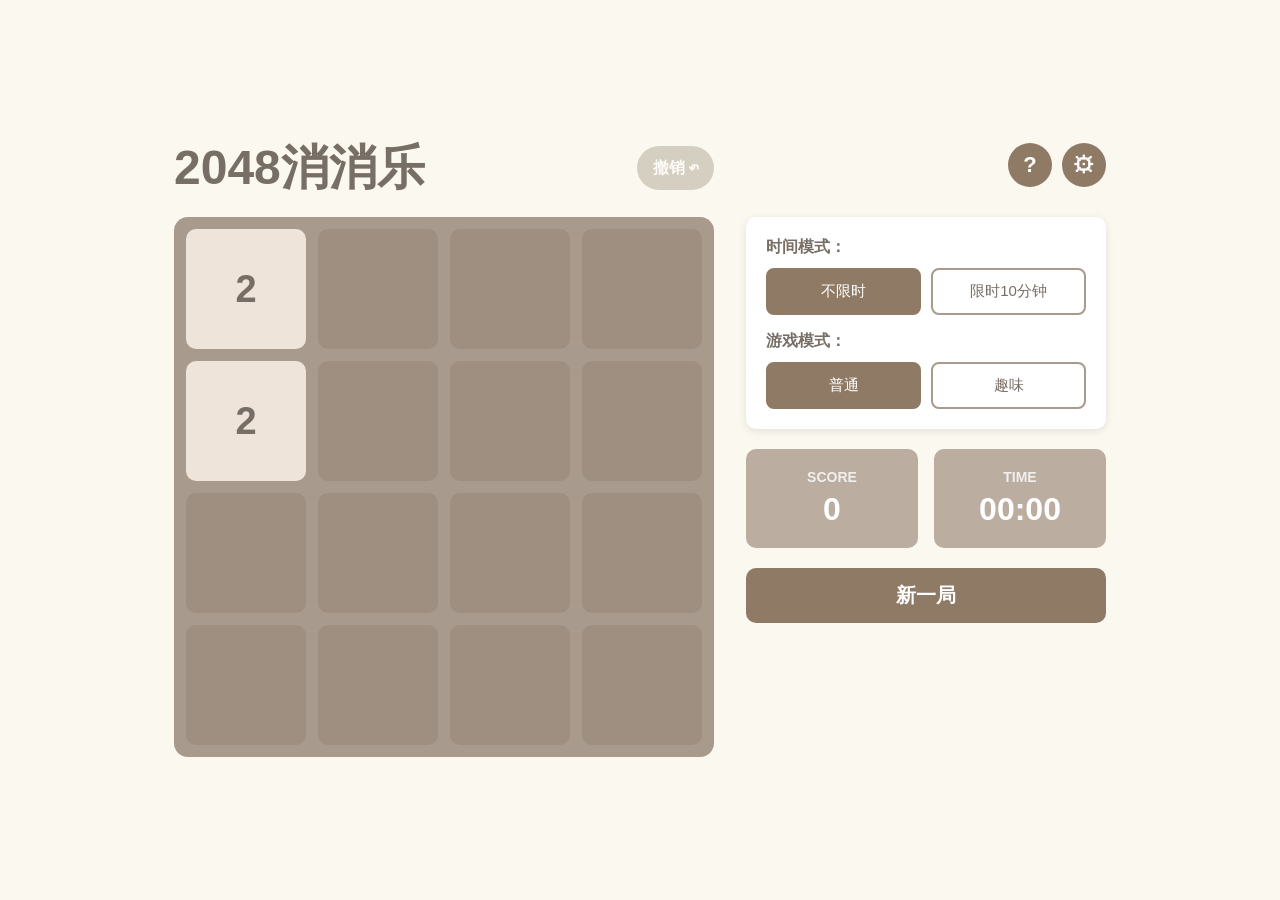
==== games/2048/index.html @ 1c087c68 "feat: 修复2048游戏 - 补全game.js截断代码、修复按钮定位样式 - game.js: 补全186行被截断的代码(continueGame, showGameOver,   showHe" ====
<!DOCTYPE html>
<html lang="zh-CN">
<head>
  <meta charset="UTF-8">
  <meta name="viewport" content="width=device-width, initial-scale=1.0">
  <title>2048消消乐</title>
  <link rel="stylesheet" href="style.css">
</head>
<body>
  <div class="game-container">
    <div class="main-content">
      <div class="board-section">
        <div class="board-header">
          <h1 class="game-title">2048消消乐</h1>
          <div class="header-buttons">
            <button class="undo-btn" id="undoBtn" title="撤回上一步" disabled>
              <span class="undo-text">撤销</span><span class="undo-icon">↶</span>
            </button>
          </div>
        </div>
        <div class="board-wrapper" id="boardWrapper">
          <div class="board" id="board">
          </div>
        </div>
      </div>

      <div class="controls-section">
        <div class="controls-header">
          <button class="help-btn" id="helpBtn" title="游戏帮助">
            <span class="help-icon">?</span>
          </button>
          <button class="settings-btn" id="settingsBtn" title="游戏设置">
            <span class="settings-icon">⚙</span>
          </button>
        </div>
        <div class="mode-selector">
          <div class="mode-group">
            <span class="mode-label">时间模式：</span>
            <div class="mode-buttons">
              <button class="mode-btn active" data-mode="unlimited">不限时</button>
              <button class="mode-btn" data-mode="timed">限时10分钟</button>
            </div>
          </div>
          <div class="variant-group">
            <span class="variant-label">游戏模式：</span>
            <div class="variant-buttons">
              <button class="variant-btn active" data-variant="normal">普通</button>
              <button class="variant-btn" data-variant="fun">趣味</button>
            </div>
          </div>
        </div>

        <div class="score-panel">
          <div class="current-score">
            <div class="score-label">SCORE</div>
            <div class="score-value" id="currentScore">0</div>
          </div>
          <div class="time-panel">
            <div class="time-label">TIME</div>
            <div class="time-value" id="timeDisplay">00:00</div>
          </div>
        </div>

        <button class="new-game-btn" id="newGameBtn">新一局</button>
      </div>
    </div>
  </div>

  <div class="modal-overlay" id="helpModal" style="display:none;">
    <div class="modal help-modal">
      <div class="modal-header">
        <h2>游戏玩法说明</h2>
        <button class="modal-close" id="helpCloseBtn">✕</button>
      </div>
      <div class="modal-body" id="helpModalBody">
        <div class="help-pages" id="helpPages">
          <div class="help-page active">
            <h3>🎮 游戏基本玩法</h3>
            <div class="help-section">
              <h4>基本规则</h4>
              <ul>
                <li>使用方向键（↑↓←→）或滑动屏幕移动方块</li>
                <li>相同数字的方块碰撞时会合并为两者之和</li>
                <li>每次有效移动后，空白处会随机出现 2 或 4</li>
                <li>合并数字会获得分数（例如 2+2=4，获得 4 分）</li>
                <li>点击左上角撤回按钮可回到上一步</li>
              </ul>
            </div>
            <div class="help-section">
              <h4>⏱️ 时间模式</h4>
              <ul>
                <li>限时 10 分钟：在 10 分钟内尽可能获得高分</li>
                <li>不限时：无时间限制，但会记录游戏时间</li>
              </ul>
            </div>
            <div class="help-section">
              <h4>🎯 游戏目标</h4>
              <ul>
                <li>合成出 2048 即可获胜</li>
                <li>获胜后可继续游戏挑战更高分数</li>
                <li>棋盘被填满且无法合并任何方块时游戏结束</li>
                <li>限时模式中时间耗尽也会结束游戏</li>
              </ul>
            </div>
          </div>
          <div class="help-page">
            <h3>🌟 趣味模式玩法</h3>
            <div class="help-section">
              <h4>模式介绍</h4>
              <ul>
                <li>趣味模式在经典玩法基础上加入了特殊元素</li>
                <li>让游戏更具挑战性和趣味性</li>
              </ul>
            </div>
            <div class="help-section">
              <h4>🪵 木块</h4>
              <ul>
                <li>随机生成在棋盘上，不会被移动</li>
                <li>显示数字表示周围需要发生的合并次数</li>
                <li>当周围发生指定次数合并后，木块消失</li>
                <li>每次合并可使相邻的多个木块计数 -1</li>
              </ul>
            </div>
            <div class="help-section">
              <h4>❄️ 冰块区域</h4>
              <ul>
                <li>棋盘上有蓝色边框标记的冻结区域</li>
                <li>数字滑入该区域后被冻结，无法再移动</li>
                <li>冻结的数字可以参与合并</li>
                <li>冰块区域每滑动一次倒计时 -1，最多存在 8 次滑动后消失</li>
                <li>若冻结的数字参与了合并，冰块倒计时额外 -1（即总共 -2）</li>
              </ul>
            </div>
          </div>
          <div class="help-page">
            <div class="help-final">
              <div class="celebration">🎉</div>
              <h3>祝您游玩愉快！</h3>
              <p>愿每一次滑动都带来惊喜，</p>
              <p>每一次合并都创造奇迹！</p>
              <p>享受游戏，挑战自我，</p>
              <p>创造属于你的最高分！</p>
              <p class="signature">— 2048 消消乐</p>
            </div>
          </div>
        </div>
      </div>
      <div class="modal-footer">
        <button class="page-btn" id="prevPageBtn" disabled>上一页</button>
        <div class="page-dots">
          <span class="page-dot active" data-page="0"></span>
          <span class="page-dot" data-page="1"></span>
          <span class="page-dot" data-page="2"></span>
        </div>
        <button class="page-btn" id="nextPageBtn">下一页</button>
      </div>
    </div>
  </div>

  <div class="modal-overlay" id="settingsModal" style="display:none;">
    <div class="modal settings-modal">
      <div class="modal-header">
        <h2>游戏设置</h2>
        <button class="modal-close" id="settingsCloseBtn">✕</button>
      </div>
      <div class="settings-tabs">
        <button class="settings-tab active" data-tab="records">游戏记录</button>
        <button class="settings-tab" data-tab="achievements">成就</button>
      </div>
      <div class="modal-body" id="settingsModalBody">
        <div class="settings-page active" id="recordsPage">
          <h3 class="settings-section-title">最高分记录</h3>
          <div class="score-grid">
            <div class="score-item">
              <span class="score-item-label">限时·普通</span>
              <span class="score-item-value" id="timedNormalHighest">0</span>
            </div>
            <div class="score-item">
              <span class="score-item-label">限时·趣味</span>
              <span class="score-item-value" id="timedFunHighest">0</span>
            </div>
            <div class="score-item">
              <span class="score-item-label">不限时·普通</span>
              <span class="score-item-value" id="unlimitedNormalHighest">0</span>
            </div>
            <div class="score-item">
              <span class="score-item-label">不限时·趣味</span>
              <span class="score-item-value" id="unlimitedFunHighest">0</span>
            </div>
          </div>
          <h3 class="settings-section-title">最快通关记录</h3>
          <div class="best-times">
            <div class="best-time-item">
              <span class="best-time-label">不限时·普通最快</span>
              <span class="best-time-value" id="unlimitedNormalBestTime">--:--</span>
            </div>
            <div class="best-time-item">
              <span class="best-time-label">不限时·趣味最快</span>
              <span class="best-time-value" id="unlimitedFunBestTime">--:--</span>
            </div>
            <div class="best-time-item">
              <span class="best-time-label">限时·普通最快</span>
              <span class="best-time-value" id="timedNormalBestTime">--:--</span>
            </div>
            <div class="best-time-item">
              <span class="best-time-label">限时·趣味最快</span>
              <span class="best-time-value" id="timedFunBestTime">--:--</span>
            </div>
          </div>
        </div>
        <div class="settings-page" id="achievementsPage">
          <div class="achievements-grid" id="achievementsGrid">
          </div>
        </div>
      </div>
      <div class="modal-footer">
        <button class="modal-btn primary" id="settingsCloseFooterBtn">关闭</button>
      </div>
    </div>
  </div>

  <div class="modal-overlay" id="winModal" style="display:none;">
    <div class="modal win-modal">
      <div class="modal-header">
        <h2>🎉 恭喜获胜！</h2>
      </div>
      <div class="modal-body">
        <p>你成功合成了 2048！</p>
        <div class="win-stats">
          <div class="stat-item">
            <span class="stat-label">当前得分</span>
            <span class="stat-value" id="winScore">0</span>
          </div>
          <div class="stat-item" id="winTimeItem">
            <span class="stat-label">用时</span>
            <span class="stat-value" id="winTime">00:00</span>
          </div>
        </div>
      </div>
      <div class="modal-footer">
        <button class="modal-btn secondary" id="continueBtn">继续游戏</button>
        <button class="modal-btn primary" id="winNewGameBtn">新游戏</button>
      </div>
    </div>
  </div>

  <div class="modal-overlay" id="gameOverModal" style="display:none;">
    <div class="modal gameover-modal">
      <div class="modal-header">
        <h2>游戏结束</h2>
      </div>
      <div class="modal-body">
        <p class="gameover-reason" id="gameOverReason">无法继续移动了</p>
        <div class="gameover-stats">
          <div class="stat-item">
            <span class="stat-label">最终得分</span>
            <span class="stat-value" id="gameOverScore">0</span>
          </div>
          <div class="stat-item">
            <span class="stat-label">最大数字</span>
            <span class="stat-value" id="gameOverMaxTile">0</span>
          </div>
        </div>
        <div class="gameover-time" id="gameOverTimeItem" style="display:none;">
          <span class="gameover-time-label">用时</span>
          <span class="gameover-time-value" id="gameOverTime">00:00</span>
        </div>
      </div>
      <div class="modal-footer">
        <button class="modal-btn secondary" id="closeGameOverBtn">关闭</button>
        <button class="modal-btn primary" id="gameOverNewGameBtn">新游戏</button>
      </div>
    </div>
  </div>

  <div class="achievement-toast" id="achievementToast" style="display:none;">
    <div class="achievement-toast-icon">🏆</div>
    <div class="achievement-toast-content">
      <div class="achievement-toast-title" id="achievementToastTitle">成就解锁</div>
      <div class="achievement-toast-desc" id="achievementToastDesc">描述</div>
    </div>
  </div>

  <script src="game.js"></script>
</body>
</html>
---- games/2048/style.css ----
* {
  margin: 0;
  padding: 0;
  box-sizing: border-box;
}

:root {
  --background-color: #FAF8EF;
  --board-background: #A89A8C;
  --empty-tile: #9E8F80;
  --score-background: #BBADA0;
  --button-background: #8F7A66;
  --text-color: #776E65;
  --score-text-color: #FFFFFF;
  --button-text-color: #FFFFFF;
  --tile-2: #EEE4DA;
  --tile-4: #EDE0C8;
  --tile-8: #F2B179;
  --tile-16: #F59563;
  --tile-32: #F67C5F;
  --tile-64: #F65E3B;
  --tile-128: #EDCF72;
  --tile-256: #EDCC61;
  --tile-512: #EDC850;
  --tile-1024: #EDC53F;
  --tile-2048: #EDC22E;
  --tile-super: #3C3A32;
  --wood-block: #5D4037;
  --frozen-glow: rgba(100, 181, 246, 0.6);
}

body {
  font-family: 'Helvetica Neue', Arial, 'PingFang SC', 'Microsoft YaHei', sans-serif;
  background-color: var(--background-color);
  color: var(--text-color);
  min-height: 100vh;
  overflow-x: hidden;
  display: flex;
  justify-content: center;
  align-items: center;
  padding: 20px;
}

html, body {
  height: 100%;
}

.game-container {
  width: 100%;
  max-width: 1000px;
}

.main-content {
  display: flex;
  gap: 32px;
  align-items: flex-start;
  justify-content: center;
}

.board-section {
  display: flex;
  flex-direction: column;
  align-items: stretch;
}

.board-header {
  display: flex;
  justify-content: space-between;
  align-items: center;
  margin-bottom: 24px;
  min-height: 50px;
}

.header-buttons {
  display: flex;
  gap: 10px;
  flex-shrink: 0;
}

.undo-btn {
  height: 44px;
  padding: 0 16px;
  border-radius: 22px;
  background-color: #A09381;
  color: white;
  border: none;
  cursor: pointer;
  font-size: 16px;
  font-weight: bold;
  display: flex;
  align-items: center;
  gap: 4px;
  transition: transform 0.2s, box-shadow 0.2s, opacity 0.2s;
  flex-shrink: 0;
}

.undo-btn .undo-icon {
  font-size: 18px;
}

.undo-btn:hover:not(:disabled) {
  transform: scale(1.1);
  box-shadow: 0 2px 8px rgba(0, 0, 0, 0.2);
}

.undo-btn:disabled {
  opacity: 0.4;
  cursor: not-allowed;
}

.settings-btn {
  width: 44px;
  height: 44px;
  border-radius: 50%;
  background-color: #8F7A66;
  color: white;
  border: none;
  cursor: pointer;
  font-size: 22px;
  font-weight: bold;
  display: flex;
  align-items: center;
  justify-content: center;
  transition: transform 0.2s, box-shadow 0.2s;
  flex-shrink: 0;
}

.settings-btn:hover {
  transform: scale(1.1);
  box-shadow: 0 2px 8px rgba(0, 0, 0, 0.2);
}

.game-title {
  font-size: 48px;
  font-weight: bold;
  color: var(--text-color);
  line-height: 1;
  margin: 0;
}

.help-btn {
  width: 44px;
  height: 44px;
  border-radius: 50%;
  background-color: var(--button-background);
  color: white;
  border: none;
  cursor: pointer;
  font-size: 22px;
  font-weight: bold;
  display: flex;
  align-items: center;
  justify-content: center;
  transition: transform 0.2s, box-shadow 0.2s;
  flex-shrink: 0;
}

.help-btn:hover {
  transform: scale(1.1);
  box-shadow: 0 2px 8px rgba(0, 0, 0, 0.2);
}

.controls-section {
  position: relative;
  flex: 0 0 360px;
  display: flex;
  flex-direction: column;
  gap: 20px;
  padding-top: 74px;
}

.controls-header {
  position: absolute;
  top: 0;
  right: 0;
  display: flex;
  gap: 10px;
}

.mode-selector {
  background: white;
  border-radius: 10px;
  padding: 20px;
  box-shadow: 0 2px 8px rgba(0, 0, 0, 0.1);
}

.mode-group,
.variant-group {
  margin-bottom: 16px;
}

.mode-group:last-child,
.variant-group:last-child {
  margin-bottom: 0;
}

.mode-label,
.variant-label {
  display: block;
  font-size: 16px;
  font-weight: bold;
  margin-bottom: 10px;
  color: var(--text-color);
}

.mode-buttons,
.variant-buttons {
  display: flex;
  gap: 10px;
}

.mode-btn,
.variant-btn {
  flex: 1;
  padding: 12px 14px;
  border: 2px solid var(--board-background);
  background: white;
  color: var(--text-color);
  border-radius: 8px;
  cursor: pointer;
  font-size: 15px;
  font-weight: 500;
  transition: all 0.2s;
}

.mode-btn:hover,
.variant-btn:hover {
  background: var(--empty-tile);
}

.mode-btn.active,
.variant-btn.active {
  background: var(--button-background);
  color: white;
  border-color: var(--button-background);
}

.score-panel {
  display: flex;
  gap: 16px;
}

.current-score,
.time-panel {
  flex: 1;
  background: var(--score-background);
  border-radius: 10px;
  padding: 20px;
  text-align: center;
}

.score-label,
.time-label {
  font-size: 14px;
  font-weight: bold;
  color: rgba(255, 255, 255, 0.8);
  margin-bottom: 6px;
}

.score-value,
.time-value {
  font-size: 32px;
  font-weight: bold;
  color: var(--score-text-color);
}

.highest-scores {
  background: white;
  border-radius: 10px;
  padding: 20px;
  box-shadow: 0 2px 8px rgba(0, 0, 0, 0.1);
}

.highest-scores-title {
  font-size: 18px;
  font-weight: bold;
  margin-bottom: 16px;
  color: var(--text-color);
}

.score-grid {
  display: grid;
  grid-template-columns: 1fr 1fr;
  gap: 10px;
  margin-bottom: 16px;
}

.score-item {
  background: var(--empty-tile);
  border-radius: 8px;
  padding: 12px;
  text-align: center;
}

.score-item-label {
  display: block;
  font-size: 13px;
  color: rgba(255, 255, 255, 0.9);
  margin-bottom: 6px;
}

.score-item-value {
  font-size: 20px;
  font-weight: bold;
  color: #FFFFFF;
}

.best-times {
  display: flex;
  flex-direction: column;
  gap: 10px;
  padding-top: 12px;
  border-top: 1px solid #e0e0e0;
}

.best-time-item {
  display: flex;
  justify-content: space-between;
  align-items: center;
  font-size: 15px;
}

.best-time-label {
  color: rgba(0, 0, 0, 0.6);
}

.best-time-value {
  font-weight: bold;
  color: var(--text-color);
}

.new-game-btn {
  width: 100%;
  padding: 14px;
  background: var(--button-background);
  color: var(--button-text-color);
  border: none;
  border-radius: 10px;
  font-size: 20px;
  font-weight: bold;
  cursor: pointer;
  transition: all 0.2s;
}

.new-game-btn:hover {
  background: #7a6652;
  transform: translateY(-1px);
  box-shadow: 0 4px 12px rgba(0, 0, 0, 0.2);
}

.new-game-btn:active {
  transform: translateY(0);
}

.board-wrapper {
  position: relative;
}

.board {
  display: grid;
  grid-template-columns: repeat(4, 1fr);
  grid-template-rows: repeat(4, 1fr);
  gap: 12px;
  padding: 12px;
  background: var(--board-background);
  border-radius: 14px;
  width: 540px;
  height: 540px;
  touch-action: none;
  user-select: none;
}

.tile {
  border-radius: 10px;
  display: flex;
  align-items: center;
  justify-content: center;
  font-weight: bold;
  font-size: 38px;
  transition: transform 0.1s, opacity 0.1s;
  position: relative;
}

.tile.empty {
  background: var(--empty-tile);
}

.tile[data-value="2"] {
  background: var(--tile-2);
  color: var(--text-color);
}

.tile[data-value="4"] {
  background: var(--tile-4);
  color: var(--text-color);
}

.tile[data-value="8"] {
  background: var(--tile-8);
  color: white;
}

.tile[data-value="16"] {
  background: var(--tile-16);
  color: white;
}

.tile[data-value="32"] {
  background: var(--tile-32);
  color: white;
}

.tile[data-value="64"] {
  background: var(--tile-64);
  color: white;
}

.tile[data-value="128"] {
  background: var(--tile-128);
  color: white;
  font-size: 34px;
}

.tile[data-value="256"] {
  background: var(--tile-256);
  color: white;
  font-size: 34px;
}

.tile[data-value="512"] {
  background: var(--tile-512);
  color: white;
  font-size: 34px;
}

.tile[data-value="1024"] {
  background: var(--tile-1024);
  color: white;
  font-size: 30px;
}

.tile[data-value="2048"] {
  background: var(--tile-2048);
  color: white;
  font-size: 30px;
  box-shadow: 0 0 20px rgba(237, 194, 46, 0.5);
}

.tile[data-value="4096"],
.tile[data-value="8192"],
.tile[data-value="16384"],
.tile[data-value="32764"],
.tile[data-value="65536"] {
  background: var(--tile-super);
  color: white;
  font-size: 26px;
}

.tile.wood-block {
  background: var(--wood-block);
  color: white;
  font-size: 24px;
  flex-direction: column;
  gap: 4px;
}

.tile.wood-block .wood-label {
  font-size: 20px;
  font-weight: bold;
}

.tile.frozen {
  border: 3px solid #64B5F6;
  box-shadow: 0 0 15px var(--frozen-glow), inset 0 0 10px var(--frozen-glow);
}

.tile.frozen .frozen-count {
  position: absolute;
  top: 4px;
  right: 6px;
  font-size: 14px;
  background: rgba(100, 181, 246, 0.9);
  color: white;
  border-radius: 4px;
  padding: 0 4px;
  line-height: 1.3;
  font-weight: bold;
}

.tile.new {
  animation: appear 0.2s ease-out;
}

.tile.merged {
  animation: pop 0.2s ease-out;
}

@keyframes appear {
  0% {
    transform: scale(0);
    opacity: 0;
  }
  100% {
    transform: scale(1);
    opacity: 1;
  }
}

@keyframes pop {
  0% {
    transform: scale(1);
  }
  50% {
    transform: scale(1.2);
  }
  100% {
    transform: scale(1);
  }
}

.modal-overlay {
  position: fixed;
  top: 0;
  left: 0;
  right: 0;
  bottom: 0;
  background: rgba(0, 0, 0, 0.5);
  display: flex;
  align-items: center;
  justify-content: center;
  z-index: 1000;
  padding: 20px;
}

.modal {
  background: white;
  border-radius: 12px;
  max-width: 500px;
  width: 100%;
  max-height: 90vh;
  display: flex;
  flex-direction: column;
  box-shadow: 0 10px 40px rgba(0, 0, 0, 0.3);
}

.modal-header {
  display: flex;
  justify-content: space-between;
  align-items: center;
  padding: 16px 20px;
  border-bottom: 1px solid #e0e0e0;
}

.modal-header h2 {
  font-size: 24px;
  color: var(--text-color);
}

.modal-close {
  width: 36px;
  height: 36px;
  border-radius: 50%;
  border: none;
  background: #f0f0f0;
  cursor: pointer;
  font-size: 18px;
  display: flex;
  align-items: center;
  justify-content: center;
  transition: background 0.2s;
}

.modal-close:hover {
  background: #e0e0e0;
}

.modal-body {
  padding: 20px;
  overflow-y: auto;
  flex: 1;
}

.modal-body p {
  margin-bottom: 12px;
  line-height: 1.6;
}

.modal-footer {
  padding: 16px 20px;
  border-top: 1px solid #e0e0e0;
  display: flex;
  justify-content: center;
  align-items: center;
  gap: 12px;
}

.modal-btn {
  padding: 14px 28px;
  border: none;
  border-radius: 10px;
  font-size: 18px;
  font-weight: bold;
  cursor: pointer;
  transition: all 0.2s;
}

.modal-btn.primary {
  background: var(--button-background);
  color: white;
}

.modal-btn.primary:hover {
  background: #7a6652;
}

.modal-btn.secondary {
  background: #e0e0e0;
  color: var(--text-color);
}

.modal-btn.secondary:hover {
  background: #d0d0d0;
}

.help-pages {
  min-height: 300px;
}

.help-page {
  display: none;
}

.help-page.active {
  display: block;
}

.help-page h3 {
  font-size: 22px;
  margin-bottom: 16px;
  color: var(--text-color);
}

.help-section {
  margin-bottom: 20px;
}

.help-section h4 {
  font-size: 18px;
  margin-bottom: 10px;
  color: var(--button-background);
}

.help-section ul {
  list-style: none;
  padding-left: 0;
}

.help-section li {
  padding: 8px 0;
  padding-left: 24px;
  position: relative;
  line-height: 1.6;
  font-size: 16px;
}

.help-section li::before {
  content: '•';
  position: absolute;
  left: 0;
  color: var(--button-background);
}

.help-final {
  text-align: center;
  padding: 40px 20px;
}

.celebration {
  font-size: 72px;
  margin-bottom: 24px;
}

.help-final h3 {
  font-size: 26px;
  margin-bottom: 16px;
}

.help-final p {
  margin-bottom: 8px;
  font-size: 18px;
}

.signature {
  margin-top: 20px;
  font-size: 16px;
  color: #999;
}

.page-btn {
  padding: 12px 24px;
  border: 2px solid var(--board-background);
  background: white;
  color: var(--text-color);
  border-radius: 8px;
  cursor: pointer;
  font-size: 16px;
  font-weight: 500;
  transition: all 0.2s;
  min-width: 120px;
}

.page-btn:hover:not(:disabled) {
  background: var(--button-background);
  color: white;
  border-color: var(--button-background);
}

.page-btn:disabled {
  opacity: 0.5;
  cursor: not-allowed;
}

.page-dots {
  display: flex;
  gap: 8px;
  margin: 0 16px;
}

.page-dot {
  width: 8px;
  height: 8px;
  border-radius: 50%;
  background: #ddd;
  cursor: pointer;
  transition: all 0.2s;
}

.page-dot.active {
  background: var(--button-background);
  width: 16px;
  border-radius: 4px;
}

.win-stats,
.gameover-stats {
  display: flex;
  justify-content: space-around;
  margin: 20px 0;
}

.stat-item {
  text-align: center;
}

.stat-label {
  display: block;
  font-size: 16px;
  color: rgba(0, 0, 0, 0.6);
  margin-bottom: 6px;
}

.stat-value {
  font-size: 32px;
  font-weight: bold;
  color: var(--text-color);
}

.gameover-reason {
  text-align: center;
  font-size: 16px;
  color: rgba(0, 0, 0, 0.6);
  margin-bottom: 24px;
}

.gameover-time {
  display: flex;
  justify-content: center;
  align-items: baseline;
  gap: 12px;
  margin-top: 20px;
  padding-top: 20px;
  border-top: 1px solid #e0e0e0;
}

.gameover-time-label {
  font-size: 18px;
  color: rgba(0, 0, 0, 0.6);
}

.gameover-time-value {
  font-size: 32px;
  font-weight: bold;
  color: var(--text-color);
}

.board.idle-hint:has(.tile.mergeable) .tile.mergeable {
  animation: idlePulse 1.5s ease-in-out infinite;
}

@keyframes idlePulse {
  0%, 100% {
    transform: scale(1);
    filter: brightness(1);
  }
  50% {
    transform: scale(0.92);
    filter: brightness(1.2);
  }
}

@media (max-width: 1000px) {
  .main-content {
    flex-direction: column;
    align-items: center;
  }

  .controls-section {
    max-width: 540px;
    width: 100%;
    padding-top: 0;
  }
}

@media (max-width: 700px) {
  body {
    padding: 10px;
  }

  .game-title {
    font-size: 32px;
  }

  .board {
    width: 360px;
    height: 360px;
    gap: 8px;
    padding: 8px;
  }

  .tile {
    font-size: 26px;
  }

  .tile.wood-block .wood-label {
    font-size: 16px;
  }

  .tile[data-value="128"],
  .tile[data-value="256"],
  .tile[data-value="512"] {
    font-size: 22px;
  }

  .tile[data-value="1024"],
  .tile[data-value="2048"] {
    font-size: 18px;
  }

  .score-value,
  .time-value {
    font-size: 26px;
  }
}

.settings-modal {
  max-width: 600px;
  max-height: 580px;
  height: 580px;
}

.settings-modal .modal-body {
  overflow-y: auto;
}

.settings-tabs {
  display: flex;
  border-bottom: 1px solid #e0e0e0;
}

.settings-tab {
  flex: 1;
  padding: 14px 20px;
  border: none;
  background: transparent;
  color: #999;
  font-size: 16px;
  font-weight: 500;
  cursor: pointer;
  transition: all 0.2s;
  border-bottom: 3px solid transparent;
}

.settings-tab:hover {
  color: var(--button-background);
}

.settings-tab.active {
  color: var(--button-background);
  border-bottom-color: var(--button-background);
  font-weight: bold;
}

.settings-page {
  display: none;
}

.settings-page.active {
  display: block;
}

.settings-section-title {
  font-size: 18px;
  font-weight: bold;
  margin-bottom: 14px;
  color: var(--text-color);
}

.settings-section-title:not(:first-child) {
  margin-top: 24px;
}

.achievements-grid {
  display: grid;
  grid-template-columns: repeat(2, 1fr);
  gap: 12px;
}

.achievement-card {
  display: flex;
  align-items: center;
  gap: 12px;
  padding: 14px;
  background: var(--empty-tile);
  border-radius: 10px;
  opacity: 0.5;
  transition: opacity 0.2s;
}

.achievement-card.unlocked {
  opacity: 1;
  background: linear-gradient(135deg, #FFF8E1 0%, #FFECB3 100%);
}

.achievement-icon {
  font-size: 32px;
  flex-shrink: 0;
  width: 44px;
  height: 44px;
  display: flex;
  align-items: center;
  justify-content: center;
  background: rgba(255, 255, 255, 0.5);
  border-radius: 50%;
}

.achievement-card.unlocked .achievement-icon {
  background: rgba(255, 193, 7, 0.2);
}

.achievement-info {
  flex: 1;
  min-width: 0;
}

.achievement-name {
  font-size: 15px;
  font-weight: bold;
  color: var(--text-color);
  margin-bottom: 4px;
}

.achievement-desc {
  font-size: 13px;
  color: rgba(0, 0, 0, 0.6);
  line-height: 1.4;
}

.achievement-card.locked .achievement-icon {
  filter: grayscale(100%);
}

.achievement-toast {
  position: fixed;
  top: 20px;
  right: 20px;
  background: linear-gradient(135deg, #FFC107 0%, #FF9800 100%);
  color: white;
  padding: 16px 20px;
  border-radius: 12px;
  display: flex;
  align-items: center;
  gap: 14px;
  box-shadow: 0 6px 20px rgba(255, 152, 0, 0.4);
  z-index: 2000;
  animation: slideInAchievement 0.4s ease-out;
}

.achievement-toast.hiding {
  animation: slideOutAchievement 0.4s ease-in forwards;
}

@keyframes slideInAchievement {
  from {
    transform: translateX(120%);
    opacity: 0;
  }
  to {
    transform: translateX(0);
    opacity: 1;
  }
}

@keyframes slideOutAchievement {
  from {
    transform: translateX(0);
    opacity: 1;
  }
  to {
    transform: translateX(120%);
    opacity: 0;
  }
}

.achievement-toast-icon {
  font-size: 36px;
}

.achievement-toast-content {
  flex: 1;
}

.achievement-toast-title {
  font-size: 14px;
  font-weight: bold;
  margin-bottom: 2px;
}

.achievement-toast-desc {
  font-size: 16px;
  font-weight: bold;
}

@media (max-width: 700px) {
  .achievements-grid {
    grid-template-columns: 1fr;
  }

  .achievement-toast {
    left: 10px;
    right: 10px;
    top: 10px;
  }
}
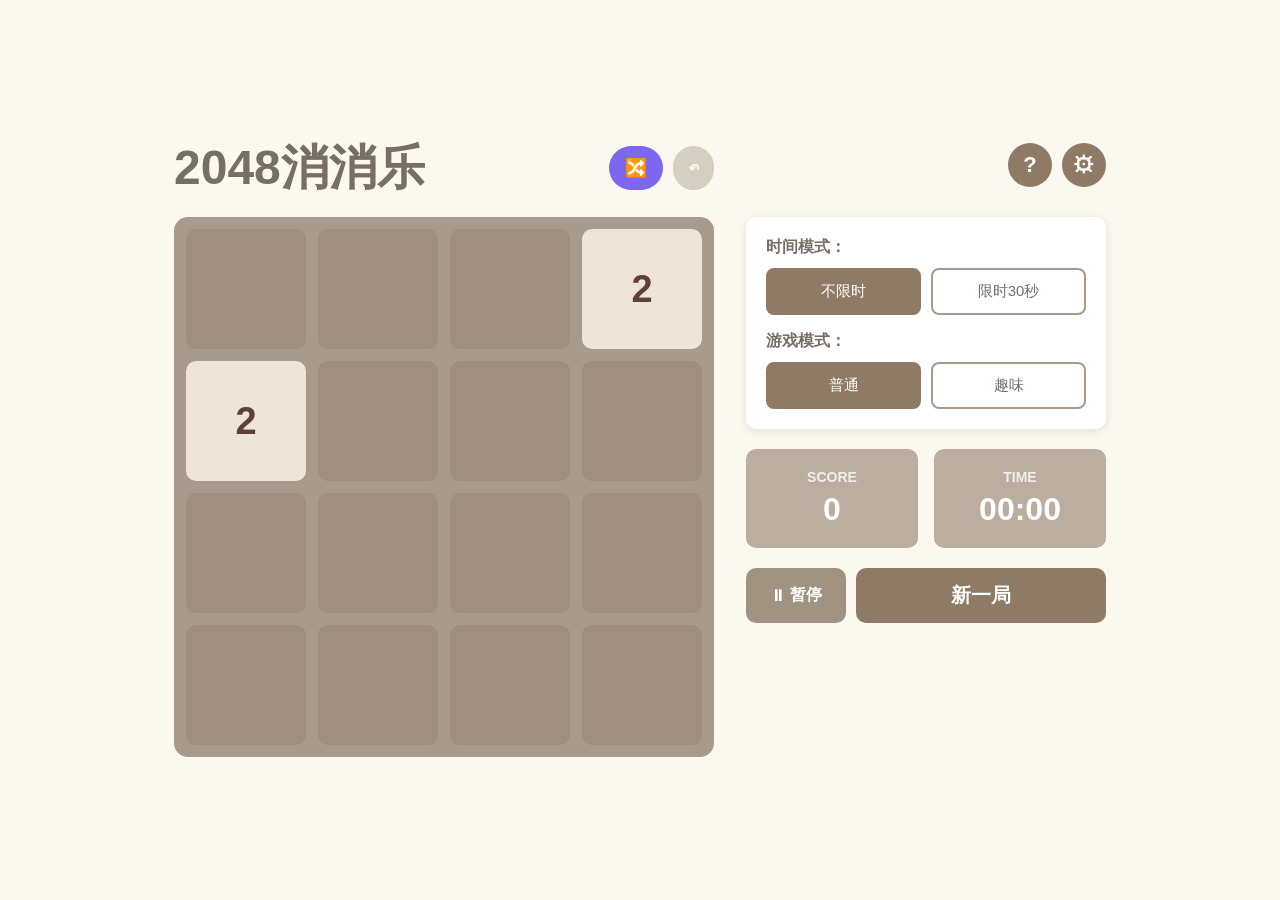
==== commit bd2fe949: "feat: 重构游戏结构，新增五子棋，添加搜索功能" ====
--- a/games/2048/index.html
+++ b/games/2048/index.html
@@ -4,7 +4,13 @@
   <meta charset="UTF-8">
   <meta name="viewport" content="width=device-width, initial-scale=1.0">
   <title>2048消消乐</title>
-  <link rel="stylesheet" href="style.css">
+  <link rel="stylesheet" href="css/base.css">
+  <link rel="stylesheet" href="css/layout.css">
+  <link rel="stylesheet" href="css/board.css">
+  <link rel="stylesheet" href="css/tiles.css">
+  <link rel="stylesheet" href="css/modals.css">
+  <link rel="stylesheet" href="css/settings.css">
+  <link rel="stylesheet" href="css/responsive.css">
 </head>
 <body>
   <div class="game-container">
@@ -13,8 +19,11 @@
         <div class="board-header">
           <h1 class="game-title">2048消消乐</h1>
           <div class="header-buttons">
+            <button class="shuffle-btn" id="shuffleBtn" title="洗牌">
+              <span class="shuffle-icon">🔀</span>
+            </button>
             <button class="undo-btn" id="undoBtn" title="撤回上一步" disabled>
-              <span class="undo-text">撤销</span><span class="undo-icon">↶</span>
+              <span class="undo-icon">↶</span><span class="undo-count" id="undoCount">5</span>
             </button>
           </div>
         </div>
@@ -38,7 +47,7 @@
             <span class="mode-label">时间模式：</span>
             <div class="mode-buttons">
               <button class="mode-btn active" data-mode="unlimited">不限时</button>
-              <button class="mode-btn" data-mode="timed">限时10分钟</button>
+              <button class="mode-btn" data-mode="timed">限时30秒</button>
             </div>
           </div>
           <div class="variant-group">
@@ -61,7 +70,13 @@
           </div>
         </div>
 
-        <button class="new-game-btn" id="newGameBtn">新一局</button>
+        <div class="game-buttons">
+          <button class="pause-btn" id="pauseBtn" title="暂停/继续计时">
+            <span class="pause-icon">⏸</span>
+            <span class="pause-text">暂停</span>
+          </button>
+          <button class="new-game-btn" id="newGameBtn">新一局</button>
+        </div>
       </div>
     </div>
   </div>
@@ -89,7 +104,7 @@
             <div class="help-section">
               <h4>⏱️ 时间模式</h4>
               <ul>
-                <li>限时 10 分钟：在 10 分钟内尽可能获得高分</li>
+                <li>限时 30 秒：在 30 秒内尽可能获得高分</li>
                 <li>不限时：无时间限制，但会记录游戏时间</li>
               </ul>
             </div>
@@ -129,6 +144,29 @@
                 <li>冻结的数字可以参与合并</li>
                 <li>冰块区域每滑动一次倒计时 -1，最多存在 8 次滑动后消失</li>
                 <li>若冻结的数字参与了合并，冰块倒计时额外 -1（即总共 -2）</li>
+              </ul>
+            </div>
+            <div class="help-section">
+              <h4>🌀 传送门</h4>
+              <ul>
+                <li>紫色漩涡外观的特殊空白格子（无数字）</li>
+                <li>随机出现在棋盘的空白格上</li>
+                <li>其他数字如果移动进入这个格子，会被随机传送到棋盘上的另一个空白格</li>
+                <li>传送这一步不参与合并，只是单纯的位置转移</li>
+                <li>传送一次后传送门消失，并进入冷却期</li>
+              </ul>
+            </div>
+            <div class="help-section">
+              <h4>⛓️ 锁链方块</h4>
+              <ul>
+                <li>灰色铁链外观的特殊数字方块</li>
+                <li><strong>绑定前</strong>：锁链方块无法与任何方块合并</li>
+                <li>当锁链方块移动后与某个普通数字相邻时，会自动与其绑定</li>
+                <li><strong>绑定后</strong>：两个方块同步移动、同时被挡住</li>
+                <li>绑定后的两个方块可以和<strong>其他</strong>数字合并，但<strong>相互之间不能合并</strong></li>
+                <li>绑定后有 <strong>5 次滑动</strong>的倒计时，每次滑动减 1</li>
+                <li>如果绑定的数字参与了合并，每次合并额外减 1（两个都合并则额外减 2）</li>
+                <li>倒计时归零后自动解锁，锁链方块变为普通数字，可自由滑动</li>
               </ul>
             </div>
           </div>
@@ -166,6 +204,7 @@
       <div class="settings-tabs">
         <button class="settings-tab active" data-tab="records">游戏记录</button>
         <button class="settings-tab" data-tab="achievements">成就</button>
+        <button class="settings-tab" data-tab="theme">主题</button>
       </div>
       <div class="modal-body" id="settingsModalBody">
         <div class="settings-page active" id="recordsPage">
@@ -179,37 +218,56 @@
               <span class="score-item-label">限时·趣味</span>
               <span class="score-item-value" id="timedFunHighest">0</span>
             </div>
-            <div class="score-item">
+            <div class="score-item score-item-with-time">
               <span class="score-item-label">不限时·普通</span>
               <span class="score-item-value" id="unlimitedNormalHighest">0</span>
-            </div>
-            <div class="score-item">
+              <span class="score-item-time" id="unlimitedNormalBestTime">用时 --:--</span>
+            </div>
+            <div class="score-item score-item-with-time">
               <span class="score-item-label">不限时·趣味</span>
               <span class="score-item-value" id="unlimitedFunHighest">0</span>
-            </div>
-          </div>
-          <h3 class="settings-section-title">最快通关记录</h3>
-          <div class="best-times">
-            <div class="best-time-item">
-              <span class="best-time-label">不限时·普通最快</span>
-              <span class="best-time-value" id="unlimitedNormalBestTime">--:--</span>
-            </div>
-            <div class="best-time-item">
-              <span class="best-time-label">不限时·趣味最快</span>
-              <span class="best-time-value" id="unlimitedFunBestTime">--:--</span>
-            </div>
-            <div class="best-time-item">
-              <span class="best-time-label">限时·普通最快</span>
-              <span class="best-time-value" id="timedNormalBestTime">--:--</span>
-            </div>
-            <div class="best-time-item">
-              <span class="best-time-label">限时·趣味最快</span>
-              <span class="best-time-value" id="timedFunBestTime">--:--</span>
+              <span class="score-item-time" id="unlimitedFunBestTime">用时 --:--</span>
             </div>
           </div>
         </div>
         <div class="settings-page" id="achievementsPage">
+          <div class="achievement-category-tabs" id="achievementCategoryTabs">
+            <button class="achievement-category-tab active" data-category="all">全部成就</button>
+            <button class="achievement-category-tab" data-category="tile">数字合成</button>
+            <button class="achievement-category-tab" data-category="score">得分成就</button>
+            <button class="achievement-category-tab" data-category="fun">趣味模式</button>
+            <button class="achievement-category-tab" data-category="special">特殊成就</button>
+          </div>
           <div class="achievements-grid" id="achievementsGrid">
+          </div>
+        </div>
+        <div class="settings-page" id="themePage">
+          <h3 class="settings-section-title">选择主题</h3>
+          <div class="themes-grid" id="themesGrid">
+            <div class="theme-card active" data-theme="classic">
+              <div class="theme-preview theme-preview-classic">
+                <div></div><div></div><div></div><div></div><div></div><div></div><div></div><div></div>
+              </div>
+              <div class="theme-name">经典</div>
+            </div>
+            <div class="theme-card" data-theme="dark">
+              <div class="theme-preview theme-preview-dark">
+                <div></div><div></div><div></div><div></div><div></div><div></div><div></div><div></div>
+              </div>
+              <div class="theme-name">深色</div>
+            </div>
+            <div class="theme-card" data-theme="ocean">
+              <div class="theme-preview theme-preview-ocean">
+                <div></div><div></div><div></div><div></div><div></div><div></div><div></div><div></div>
+              </div>
+              <div class="theme-name">海洋</div>
+            </div>
+            <div class="theme-card" data-theme="forest">
+              <div class="theme-preview theme-preview-forest">
+                <div></div><div></div><div></div><div></div><div></div><div></div><div></div><div></div>
+              </div>
+              <div class="theme-name">森林</div>
+            </div>
           </div>
         </div>
       </div>
@@ -281,6 +339,14 @@
     </div>
   </div>
 
-  <script src="game.js"></script>
+  <script src="js/constants.js"></script>
+  <script src="js/cell.js"></script>
+  <script src="js/board.js"></script>
+  <script src="js/snapshot.js"></script>
+  <script src="js/game-core.js"></script>
+  <script src="js/game-movement.js"></script>
+  <script src="js/game-fun-mode.js"></script>
+  <script src="js/storage.js"></script>
+  <script src="js/ui.js"></script>
 </body>
 </html>
--- a/games/2048/css/base.css
+++ b/games/2048/css/base.css
@@ -0,0 +1,73 @@
+* {
+  margin: 0;
+  padding: 0;
+  box-sizing: border-box;
+}
+
+:root {
+  --background-color: #FAF8EF;
+  --board-background: #A89A8C;
+  --empty-tile: #9E8F80;
+  --score-background: #BBADA0;
+  --button-background: #8F7A66;
+  --text-color: #776E65;
+  --score-text-color: #FFFFFF;
+  --button-text-color: #FFFFFF;
+  --wood-block: #5D4037;
+  --frozen-glow: rgba(100, 181, 246, 0.6);
+}
+
+body.theme-dark {
+  --background-color: #1A1A2E;
+  --board-background: #16213E;
+  --empty-tile: #1E293B;
+  --score-background: #0F766E;
+  --button-background: #0F766E;
+  --text-color: #E2E8F0;
+  --score-text-color: #FFFFFF;
+  --button-text-color: #FFFFFF;
+  --wood-block: #374151;
+  --frozen-glow: rgba(251, 191, 36, 0.5);
+}
+
+body.theme-ocean {
+  --background-color: #F0F9FF;
+  --board-background: #0369A1;
+  --empty-tile: #BAE6FD;
+  --score-background: #075985;
+  --button-background: #075985;
+  --text-color: #0C4A6E;
+  --score-text-color: #FFFFFF;
+  --button-text-color: #FFFFFF;
+  --wood-block: #164E63;
+  --frozen-glow: rgba(180, 83, 9, 0.5);
+}
+
+body.theme-forest {
+  --background-color: #F7FEE7;
+  --board-background: #15803D;
+  --empty-tile: #BBF7D0;
+  --score-background: #166534;
+  --button-background: #166534;
+  --text-color: #14532D;
+  --score-text-color: #FFFFFF;
+  --button-text-color: #FFFFFF;
+  --wood-block: #3D2914;
+  --frozen-glow: rgba(79, 70, 229, 0.5);
+}
+
+body {
+  font-family: 'Helvetica Neue', Arial, 'PingFang SC', 'Microsoft YaHei', sans-serif;
+  background-color: var(--background-color);
+  color: var(--text-color);
+  min-height: 100vh;
+  overflow-x: hidden;
+  display: flex;
+  justify-content: center;
+  align-items: center;
+  padding: 20px;
+}
+
+html, body {
+  height: 100%;
+}
--- a/games/2048/css/layout.css
+++ b/games/2048/css/layout.css
@@ -0,0 +1,421 @@
+.game-container {
+  width: 100%;
+  max-width: 1000px;
+}
+
+.main-content {
+  display: flex;
+  gap: 32px;
+  align-items: flex-start;
+  justify-content: center;
+}
+
+.board-section {
+  display: flex;
+  flex-direction: column;
+  align-items: stretch;
+}
+
+.board-header {
+  display: flex;
+  justify-content: space-between;
+  align-items: center;
+  margin-bottom: 24px;
+  min-height: 50px;
+}
+
+.header-buttons {
+  display: flex;
+  gap: 10px;
+  flex-shrink: 0;
+}
+
+.shuffle-btn {
+  height: 44px;
+  padding: 0 16px;
+  border-radius: 22px;
+  background-color: #7B68EE;
+  color: white;
+  border: none;
+  cursor: pointer;
+  font-size: 16px;
+  font-weight: bold;
+  display: flex;
+  align-items: center;
+  gap: 4px;
+  transition: transform 0.2s, box-shadow 0.2s, opacity 0.2s;
+  flex-shrink: 0;
+}
+
+.shuffle-btn .shuffle-icon {
+  font-size: 18px;
+}
+
+.shuffle-btn:hover:not(:disabled) {
+  transform: scale(1.1);
+  box-shadow: 0 2px 8px rgba(0, 0, 0, 0.2);
+}
+
+.shuffle-btn:disabled {
+  opacity: 0.4;
+  cursor: not-allowed;
+}
+
+.undo-btn {
+  height: 44px;
+  padding: 0 16px;
+  border-radius: 22px;
+  background-color: #A09381;
+  color: white;
+  border: none;
+  cursor: pointer;
+  font-size: 16px;
+  font-weight: bold;
+  display: flex;
+  align-items: center;
+  gap: 4px;
+  transition: transform 0.2s, box-shadow 0.2s, opacity 0.2s;
+  flex-shrink: 0;
+}
+
+.undo-btn .undo-icon {
+  font-size: 18px;
+}
+
+.undo-btn .undo-count {
+  font-size: 14px;
+  font-weight: bold;
+  background: rgba(255, 255, 255, 0.25);
+  border-radius: 10px;
+  padding: 2px 8px;
+  min-width: 20px;
+  text-align: center;
+}
+
+.undo-btn:disabled .undo-count {
+  opacity: 0.5;
+}
+
+.undo-btn:hover:not(:disabled) {
+  transform: scale(1.1);
+  box-shadow: 0 2px 8px rgba(0, 0, 0, 0.2);
+}
+
+.undo-btn:disabled {
+  opacity: 0.4;
+  cursor: not-allowed;
+}
+
+.settings-btn {
+  width: 44px;
+  height: 44px;
+  border-radius: 50%;
+  background-color: #8F7A66;
+  color: white;
+  border: none;
+  cursor: pointer;
+  font-size: 22px;
+  font-weight: bold;
+  display: flex;
+  align-items: center;
+  justify-content: center;
+  transition: transform 0.2s, box-shadow 0.2s;
+  flex-shrink: 0;
+}
+
+.settings-btn:hover {
+  transform: scale(1.1);
+  box-shadow: 0 2px 8px rgba(0, 0, 0, 0.2);
+}
+
+.game-title {
+  font-size: 48px;
+  font-weight: bold;
+  color: var(--text-color);
+  line-height: 1;
+  margin: 0;
+}
+
+.help-btn {
+  width: 44px;
+  height: 44px;
+  border-radius: 50%;
+  background-color: var(--button-background);
+  color: white;
+  border: none;
+  cursor: pointer;
+  font-size: 22px;
+  font-weight: bold;
+  display: flex;
+  align-items: center;
+  justify-content: center;
+  transition: transform 0.2s, box-shadow 0.2s;
+  flex-shrink: 0;
+}
+
+.help-btn:hover {
+  transform: scale(1.1);
+  box-shadow: 0 2px 8px rgba(0, 0, 0, 0.2);
+}
+
+.controls-section {
+  position: relative;
+  flex: 0 0 360px;
+  display: flex;
+  flex-direction: column;
+  gap: 20px;
+  padding-top: 74px;
+}
+
+.controls-header {
+  position: absolute;
+  top: 0;
+  right: 0;
+  display: flex;
+  gap: 10px;
+}
+
+.mode-selector {
+  background: white;
+  border-radius: 10px;
+  padding: 20px;
+  box-shadow: 0 2px 8px rgba(0, 0, 0, 0.1);
+}
+
+.mode-group,
+.variant-group {
+  margin-bottom: 16px;
+}
+
+.mode-group:last-child,
+.variant-group:last-child {
+  margin-bottom: 0;
+}
+
+.mode-label,
+.variant-label {
+  display: block;
+  font-size: 16px;
+  font-weight: bold;
+  margin-bottom: 10px;
+  color: var(--text-color);
+}
+
+.mode-buttons,
+.variant-buttons {
+  display: flex;
+  gap: 10px;
+}
+
+.mode-btn,
+.variant-btn {
+  flex: 1;
+  padding: 12px 14px;
+  border: 2px solid var(--board-background);
+  background: white;
+  color: var(--text-color);
+  border-radius: 8px;
+  cursor: pointer;
+  font-size: 15px;
+  font-weight: 500;
+  transition: all 0.2s;
+}
+
+.mode-btn:hover,
+.variant-btn:hover {
+  background: var(--empty-tile);
+}
+
+.mode-btn.active,
+.variant-btn.active {
+  background: var(--button-background);
+  color: white;
+  border-color: var(--button-background);
+}
+
+.score-panel {
+  display: flex;
+  gap: 16px;
+}
+
+.current-score,
+.time-panel {
+  flex: 1;
+  background: var(--score-background);
+  border-radius: 10px;
+  padding: 20px;
+  text-align: center;
+}
+
+.score-label,
+.time-label {
+  font-size: 14px;
+  font-weight: bold;
+  color: rgba(255, 255, 255, 0.8);
+  margin-bottom: 6px;
+}
+
+.score-value,
+.time-value {
+  font-size: 32px;
+  font-weight: bold;
+  color: var(--score-text-color);
+}
+
+.time-value.warning {
+  color: #FF5252;
+  animation: timeBlink 0.5s ease-in-out infinite;
+}
+
+@keyframes timeBlink {
+  0%, 100% {
+    opacity: 1;
+    transform: scale(1);
+  }
+  50% {
+    opacity: 0.6;
+    transform: scale(1.05);
+  }
+}
+
+.highest-scores {
+  background: white;
+  border-radius: 10px;
+  padding: 20px;
+  box-shadow: 0 2px 8px rgba(0, 0, 0, 0.1);
+}
+
+.highest-scores-title {
+  font-size: 18px;
+  font-weight: bold;
+  margin-bottom: 16px;
+  color: var(--text-color);
+}
+
+.score-grid {
+  display: grid;
+  grid-template-columns: 1fr 1fr;
+  gap: 10px;
+}
+
+.score-item {
+  background: var(--empty-tile);
+  border-radius: 8px;
+  padding: 12px;
+  text-align: center;
+  display: flex;
+  flex-direction: column;
+  gap: 4px;
+}
+
+.score-item-label {
+  display: block;
+  font-size: 13px;
+  color: rgba(255, 255, 255, 0.9);
+}
+
+.score-item-value {
+  font-size: 20px;
+  font-weight: bold;
+  color: #FFFFFF;
+}
+
+.score-item-with-time .score-item-time {
+  font-size: 12px;
+  color: rgba(255, 255, 255, 0.85);
+  margin-top: 2px;
+}
+
+.game-buttons {
+  display: flex;
+  gap: 10px;
+}
+
+.pause-btn {
+  flex: 0 0 100px;
+  padding: 14px;
+  background: #A09381;
+  color: white;
+  border: none;
+  border-radius: 10px;
+  font-size: 16px;
+  font-weight: bold;
+  cursor: pointer;
+  transition: all 0.2s;
+  display: flex;
+  align-items: center;
+  justify-content: center;
+  gap: 4px;
+}
+
+.pause-btn:hover {
+  background: #8F7A66;
+  transform: translateY(-1px);
+  box-shadow: 0 4px 12px rgba(0, 0, 0, 0.2);
+}
+
+.pause-btn:active {
+  transform: translateY(0);
+}
+
+.pause-btn.paused {
+  background: #66BB6A;
+}
+
+.pause-btn.paused:hover {
+  background: #4CAF50;
+}
+
+.pause-btn:disabled {
+  opacity: 0.5;
+  cursor: not-allowed;
+  transform: none;
+}
+
+.pause-btn:disabled:hover {
+  background: #A09381;
+  transform: none;
+  box-shadow: none;
+}
+
+.pause-icon {
+  font-size: 16px;
+}
+
+.new-game-btn {
+  flex: 1;
+  padding: 14px;
+  background: var(--button-background);
+  color: var(--button-text-color);
+  border: none;
+  border-radius: 10px;
+  font-size: 20px;
+  font-weight: bold;
+  cursor: pointer;
+  transition: all 0.2s;
+}
+
+.new-game-btn:hover {
+  background: #7a6652;
+  transform: translateY(-1px);
+  box-shadow: 0 4px 12px rgba(0, 0, 0, 0.2);
+}
+
+.new-game-btn:active {
+  transform: translateY(0);
+}
+
+body.theme-dark .score-item-label,
+body.theme-dark .score-item-with-time .score-item-time {
+  color: rgba(226, 232, 240, 0.8);
+}
+
+body.theme-ocean .score-item-label,
+body.theme-ocean .score-item-with-time .score-item-time {
+  color: rgba(255, 255, 255, 0.85);
+}
+
+body.theme-forest .score-item-label,
+body.theme-forest .score-item-with-time .score-item-time {
+  color: rgba(255, 255, 255, 0.85);
+}
--- a/games/2048/css/board.css
+++ b/games/2048/css/board.css
@@ -0,0 +1,83 @@
+.board.paused-overlay {
+  position: relative;
+}
+
+.board.paused-overlay::after {
+  content: '⏸ 已暂停';
+  position: absolute;
+  top: 50%;
+  left: 50%;
+  transform: translate(-50%, -50%);
+  background: rgba(0, 0, 0, 0.7);
+  color: white;
+  padding: 20px 40px;
+  border-radius: 12px;
+  font-size: 24px;
+  font-weight: bold;
+  z-index: 10;
+}
+
+.board-wrapper {
+  position: relative;
+}
+
+.board {
+  position: relative;
+  background: var(--board-background);
+  border-radius: 14px;
+  width: 540px;
+  height: 540px;
+  touch-action: none;
+  user-select: none;
+  padding: 12px;
+  box-sizing: border-box;
+}
+
+.board-bg-cell {
+  position: absolute;
+  background: var(--empty-tile);
+  border-radius: 10px;
+}
+
+.tile {
+  position: absolute;
+  border-radius: 10px;
+  display: flex;
+  align-items: center;
+  justify-content: center;
+  font-weight: bold;
+  font-size: 38px;
+  z-index: 10;
+  box-sizing: border-box;
+}
+
+.tile.empty {
+  background: var(--empty-tile);
+}
+
+@keyframes pop {
+  0% {
+    transform: scale(1);
+  }
+  50% {
+    transform: scale(1.2);
+  }
+  100% {
+    transform: scale(1);
+  }
+}
+
+.board.idle-hint:has(.tile.mergeable) .tile.mergeable {
+  animation: idlePulse 1.5s ease-in-out infinite;
+}
+
+@keyframes idlePulse {
+  0%, 100% {
+    transform: scale(1);
+    filter: brightness(1);
+  }
+  50% {
+    transform: scale(0.92);
+    filter: brightness(1.2);
+  }
+}
--- a/games/2048/css/tiles.css
+++ b/games/2048/css/tiles.css
@@ -0,0 +1,453 @@
+.tile[data-value="2"] {
+  background: #EEE4DA;
+  color: #5D4037;
+}
+
+.tile[data-value="4"] {
+  background: #EDE0C8;
+  color: #5D4037;
+}
+
+.tile[data-value="8"] {
+  background: linear-gradient(135deg, #FFB74D 0%, #FF9800 100%);
+  color: #3E2723;
+}
+
+.tile[data-value="16"] {
+  background: linear-gradient(135deg, #FF8A65 0%, #F4511E 100%);
+  color: #FFFFFF;
+}
+
+.tile[data-value="32"] {
+  background: linear-gradient(135deg, #FF7043 0%, #E64A19 100%);
+  color: #FFFFFF;
+}
+
+.tile[data-value="64"] {
+  background: linear-gradient(135deg, #FF5252 0%, #E53935 100%);
+  color: #FFFFFF;
+}
+
+.tile[data-value="128"] {
+  background: linear-gradient(135deg, #FFD54F 0%, #FFA000 100%);
+  color: #3E2723;
+  font-size: 34px;
+  box-shadow: 0 2px 8px rgba(255, 160, 0, 0.3);
+}
+
+.tile[data-value="256"] {
+  background: linear-gradient(135deg, #FFCA28 0%, #FF8F00 100%);
+  color: #3E2723;
+  font-size: 34px;
+  box-shadow: 0 2px 10px rgba(255, 143, 0, 0.35);
+}
+
+.tile[data-value="512"] {
+  background: linear-gradient(135deg, #FFC107 0%, #FF6F00 100%);
+  color: #FFFFFF;
+  font-size: 34px;
+  box-shadow: 0 2px 12px rgba(255, 111, 0, 0.4);
+}
+
+.tile[data-value="1024"] {
+  background: linear-gradient(135deg, #FFB300 0%, #FF6D00 100%);
+  color: #FFFFFF;
+  font-size: 30px;
+  box-shadow: 0 2px 14px rgba(255, 109, 0, 0.45);
+}
+
+.tile[data-value="2048"] {
+  background: linear-gradient(135deg, #FFD600 0%, #FFAB00 100%);
+  color: #3E2723;
+  font-size: 30px;
+  box-shadow: 0 0 20px rgba(255, 171, 0, 0.5);
+}
+
+.tile[data-value="4096"],
+.tile[data-value="8192"],
+.tile[data-value="16384"],
+.tile[data-value="32764"],
+.tile[data-value="65536"] {
+  background: linear-gradient(135deg, #7C4DFF 0%, #651FFF 100%);
+  color: #FFFFFF;
+  font-size: 26px;
+  box-shadow: 0 0 16px rgba(101, 31, 255, 0.45);
+}
+
+body.theme-dark .tile[data-value="2"] {
+  background: #334155;
+  color: #FDE68A;
+  box-shadow: inset 0 1px 0 rgba(253, 230, 138, 0.1);
+}
+
+body.theme-dark .tile[data-value="4"] {
+  background: #475569;
+  color: #FCD34D;
+  box-shadow: inset 0 1px 0 rgba(252, 211, 77, 0.1);
+}
+
+body.theme-dark .tile[data-value="8"] {
+  background: linear-gradient(135deg, #D97706 0%, #B45309 100%);
+  color: #FEF3C7;
+  box-shadow: 0 2px 8px rgba(217, 119, 6, 0.3);
+}
+
+body.theme-dark .tile[data-value="16"] {
+  background: linear-gradient(135deg, #EA580C 0%, #C2410C 100%);
+  color: #FFEDD5;
+  box-shadow: 0 2px 8px rgba(234, 88, 12, 0.3);
+}
+
+body.theme-dark .tile[data-value="32"] {
+  background: linear-gradient(135deg, #DC2626 0%, #B91C1C 100%);
+  color: #FEE2E2;
+  box-shadow: 0 2px 10px rgba(220, 38, 38, 0.3);
+}
+
+body.theme-dark .tile[data-value="64"] {
+  background: linear-gradient(135deg, #DB2777 0%, #BE185D 100%);
+  color: #FCE7F3;
+  box-shadow: 0 2px 10px rgba(219, 39, 119, 0.3);
+}
+
+body.theme-dark .tile[data-value="128"] {
+  background: linear-gradient(135deg, #F59E0B 0%, #D97706 100%);
+  color: #FFFBEB;
+  font-size: 34px;
+  box-shadow: 0 2px 12px rgba(245, 158, 11, 0.35);
+}
+
+body.theme-dark .tile[data-value="256"] {
+  background: linear-gradient(135deg, #EAB308 0%, #CA8A04 100%);
+  color: #FEFCE8;
+  font-size: 34px;
+  box-shadow: 0 2px 12px rgba(234, 179, 8, 0.35);
+}
+
+body.theme-dark .tile[data-value="512"] {
+  background: linear-gradient(135deg, #A3E635 0%, #84CC16 100%);
+  color: #365314;
+  font-size: 34px;
+  box-shadow: 0 2px 14px rgba(163, 230, 53, 0.4);
+}
+
+body.theme-dark .tile[data-value="1024"] {
+  background: linear-gradient(135deg, #34D399 0%, #10B981 100%);
+  color: #064E3B;
+  font-size: 30px;
+  box-shadow: 0 2px 16px rgba(52, 211, 153, 0.45);
+}
+
+body.theme-dark .tile[data-value="2048"] {
+  background: linear-gradient(135deg, #FBBF24 0%, #F59E0B 100%);
+  color: #1C1917;
+  font-size: 30px;
+  box-shadow: 0 0 24px rgba(251, 191, 36, 0.5);
+}
+
+body.theme-dark .tile[data-value="4096"],
+body.theme-dark .tile[data-value="8192"],
+body.theme-dark .tile[data-value="16384"],
+body.theme-dark .tile[data-value="32764"],
+body.theme-dark .tile[data-value="65536"] {
+  background: linear-gradient(135deg, #F472B6 0%, #EC4899 100%);
+  color: #831843;
+  font-size: 26px;
+  box-shadow: 0 0 20px rgba(244, 114, 182, 0.5);
+}
+
+body.theme-ocean .tile[data-value="2"] {
+  background: #FEF3C7;
+  color: #78350F;
+}
+
+body.theme-ocean .tile[data-value="4"] {
+  background: #FDE68A;
+  color: #92400E;
+}
+
+body.theme-ocean .tile[data-value="8"] {
+  background: linear-gradient(135deg, #F59E0B 0%, #D97706 100%);
+  color: #FFFBEB;
+  box-shadow: 0 2px 8px rgba(245, 158, 11, 0.3);
+}
+
+body.theme-ocean .tile[data-value="16"] {
+  background: linear-gradient(135deg, #EA580C 0%, #C2410C 100%);
+  color: #FFF7ED;
+  box-shadow: 0 2px 8px rgba(234, 88, 12, 0.3);
+}
+
+body.theme-ocean .tile[data-value="32"] {
+  background: linear-gradient(135deg, #DC2626 0%, #B91C1C 100%);
+  color: #FEF2F2;
+  box-shadow: 0 2px 8px rgba(220, 38, 38, 0.3);
+}
+
+body.theme-ocean .tile[data-value="64"] {
+  background: linear-gradient(135deg, #DB2777 0%, #BE185D 100%);
+  color: #FDF2F8;
+  box-shadow: 0 2px 10px rgba(219, 39, 119, 0.3);
+}
+
+body.theme-ocean .tile[data-value="128"] {
+  background: linear-gradient(135deg, #7C3AED 0%, #6D28D9 100%);
+  color: #FAF5FF;
+  box-shadow: 0 2px 12px rgba(124, 58, 237, 0.35);
+  font-size: 34px;
+}
+
+body.theme-ocean .tile[data-value="256"] {
+  background: linear-gradient(135deg, #6366F1 0%, #4F46E5 100%);
+  color: #EEF2FF;
+  box-shadow: 0 2px 12px rgba(99, 102, 241, 0.35);
+  font-size: 34px;
+}
+
+body.theme-ocean .tile[data-value="512"] {
+  background: linear-gradient(135deg, #8B5CF6 0%, #7C3AED 100%);
+  color: #FAF5FF;
+  box-shadow: 0 2px 14px rgba(139, 92, 246, 0.4);
+  font-size: 34px;
+}
+
+body.theme-ocean .tile[data-value="1024"] {
+  background: linear-gradient(135deg, #10B981 0%, #059669 100%);
+  color: #ECFDF5;
+  box-shadow: 0 2px 16px rgba(16, 185, 129, 0.45);
+  font-size: 30px;
+}
+
+body.theme-ocean .tile[data-value="2048"] {
+  background: linear-gradient(135deg, #FBBF24 0%, #F59E0B 100%);
+  color: #78350F;
+  box-shadow: 0 0 24px rgba(251, 191, 36, 0.5);
+  font-size: 30px;
+}
+
+body.theme-ocean .tile[data-value="4096"],
+body.theme-ocean .tile[data-value="8192"],
+body.theme-ocean .tile[data-value="16384"],
+body.theme-ocean .tile[data-value="32764"],
+body.theme-ocean .tile[data-value="65536"] {
+  background: linear-gradient(135deg, #F472B6 0%, #EC4899 100%);
+  color: #831843;
+  box-shadow: 0 0 20px rgba(244, 114, 182, 0.5);
+  font-size: 26px;
+}
+
+body.theme-forest .tile[data-value="2"] {
+  background: #DBEAFE;
+  color: #1E3A8A;
+}
+
+body.theme-forest .tile[data-value="4"] {
+  background: #BFDBFE;
+  color: #1E40AF;
+}
+
+body.theme-forest .tile[data-value="8"] {
+  background: linear-gradient(135deg, #6366F1 0%, #4F46E5 100%);
+  color: #EEF2FF;
+  box-shadow: 0 2px 8px rgba(99, 102, 241, 0.3);
+}
+
+body.theme-forest .tile[data-value="16"] {
+  background: linear-gradient(135deg, #8B5CF6 0%, #7C3AED 100%);
+  color: #FAF5FF;
+  box-shadow: 0 2px 8px rgba(139, 92, 246, 0.3);
+}
+
+body.theme-forest .tile[data-value="32"] {
+  background: linear-gradient(135deg, #A855F7 0%, #9333EA 100%);
+  color: #FAF5FF;
+  box-shadow: 0 2px 10px rgba(168, 85, 247, 0.3);
+}
+
+body.theme-forest .tile[data-value="64"] {
+  background: linear-gradient(135deg, #EC4899 0%, #DB2777 100%);
+  color: #FDF2F8;
+  box-shadow: 0 2px 10px rgba(236, 72, 153, 0.35);
+}
+
+body.theme-forest .tile[data-value="128"] {
+  background: linear-gradient(135deg, #F43F5E 0%, #E11D48 100%);
+  color: #FFF1F2;
+  box-shadow: 0 2px 12px rgba(244, 63, 94, 0.4);
+  font-size: 34px;
+}
+
+body.theme-forest .tile[data-value="256"] {
+  background: linear-gradient(135deg, #F97316 0%, #EA580C 100%);
+  color: #FFF7ED;
+  box-shadow: 0 2px 12px rgba(249, 115, 22, 0.4);
+  font-size: 34px;
+}
+
+body.theme-forest .tile[data-value="512"] {
+  background: linear-gradient(135deg, #F59E0B 0%, #D97706 100%);
+  color: #FFFBEB;
+  box-shadow: 0 2px 14px rgba(245, 158, 11, 0.45);
+  font-size: 34px;
+}
+
+body.theme-forest .tile[data-value="1024"] {
+  background: linear-gradient(135deg, #0EA5E9 0%, #0284C7 100%);
+  color: #F0F9FF;
+  box-shadow: 0 2px 16px rgba(14, 165, 233, 0.5);
+  font-size: 30px;
+}
+
+body.theme-forest .tile[data-value="2048"] {
+  background: linear-gradient(135deg, #06B6D4 0%, #0891B2 100%);
+  color: #ECFEFF;
+  box-shadow: 0 0 24px rgba(6, 182, 212, 0.55);
+  font-size: 30px;
+}
+
+body.theme-forest .tile[data-value="4096"],
+body.theme-forest .tile[data-value="8192"],
+body.theme-forest .tile[data-value="16384"],
+body.theme-forest .tile[data-value="32764"],
+body.theme-forest .tile[data-value="65536"] {
+  background: linear-gradient(135deg, #14B8A6 0%, #0D9488 100%);
+  color: #F0FDFA;
+  box-shadow: 0 0 20px rgba(20, 184, 166, 0.5);
+  font-size: 26px;
+}
+
+.tile.wood-block {
+  background: var(--wood-block);
+  color: white;
+  font-size: 24px;
+  flex-direction: column;
+  gap: 4px;
+}
+
+.tile.wood-block .wood-label {
+  font-size: 20px;
+  font-weight: bold;
+}
+
+.tile.frozen {
+  box-shadow: 0 0 0 3px #64B5F6, 0 0 15px var(--frozen-glow), inset 0 0 10px var(--frozen-glow);
+}
+
+.tile.frozen .frozen-count {
+  position: absolute;
+  top: 4px;
+  right: 6px;
+  font-size: 14px;
+  background: rgba(100, 181, 246, 0.9);
+  color: white;
+  border-radius: 4px;
+  padding: 0 4px;
+  line-height: 1.3;
+  font-weight: bold;
+}
+
+.tile.teleport {
+  background: linear-gradient(135deg, #A855F7 0%, #7C3AED 100%) !important;
+  color: #FFFFFF !important;
+  overflow: hidden;
+}
+
+.tile.teleport::before {
+  content: '';
+  position: absolute;
+  top: -50%;
+  left: -50%;
+  width: 200%;
+  height: 200%;
+  background: conic-gradient(from 0deg, transparent, rgba(255, 255, 255, 0.3), transparent 30%);
+  animation: teleportSpin 3s linear infinite;
+}
+
+.tile.teleport .teleport-icon {
+  position: absolute;
+  bottom: 4px;
+  right: 6px;
+  font-size: 16px;
+  z-index: 1;
+  animation: teleportPulse 1.5s ease-in-out infinite;
+}
+
+@keyframes teleportSpin {
+  from { transform: rotate(0deg); }
+  to { transform: rotate(360deg); }
+}
+
+@keyframes teleportPulse {
+  0%, 100% { transform: scale(1); opacity: 0.8; }
+  50% { transform: scale(1.2); opacity: 1; }
+}
+
+.tile.teleport-portal {
+  background: linear-gradient(135deg, #7C3AED 0%, #4C1D95 100%) !important;
+  color: #FFFFFF !important;
+  overflow: hidden;
+  display: flex;
+  align-items: center;
+  justify-content: center;
+}
+
+.tile.teleport-portal::before {
+  content: '';
+  position: absolute;
+  top: -50%;
+  left: -50%;
+  width: 200%;
+  height: 200%;
+  background: conic-gradient(from 0deg, rgba(255, 255, 255, 0.25), rgba(255, 255, 255, 0.5), rgba(255, 255, 255, 0.25) 30%, transparent 60%);
+  animation: teleportSpin 2.5s linear infinite;
+}
+
+.tile.teleport-portal .teleport-portal-icon {
+  font-size: 36px;
+  z-index: 1;
+  animation: teleportPortalPulse 1.5s ease-in-out infinite;
+  filter: drop-shadow(0 0 8px rgba(139, 92, 246, 0.8));
+}
+
+@keyframes teleportPortalPulse {
+  0%, 100% { transform: scale(1); opacity: 0.9; }
+  50% { transform: scale(1.15); opacity: 1; }
+}
+
+.tile.chain-bound {
+  box-shadow: 0 0 0 3px #F59E0B, 0 0 12px rgba(245, 158, 11, 0.5);
+}
+
+.tile.chain-target {
+  box-shadow: 0 0 0 3px #F59E0B, 0 0 12px rgba(245, 158, 11, 0.5);
+}
+
+.tile.chain .chain-icon,
+.tile.chain-target .chain-icon {
+  position: absolute;
+  bottom: 4px;
+  right: 6px;
+  font-size: 16px;
+}
+
+.tile.chain-bound .chain-count,
+.tile.chain-target .chain-count {
+  position: absolute;
+  top: 4px;
+  right: 6px;
+  font-size: 11px;
+  font-weight: bold;
+  color: #FCD34D;
+  background: rgba(0, 0, 0, 0.5);
+  border-radius: 50%;
+  width: 18px;
+  height: 18px;
+  display: flex;
+  align-items: center;
+  justify-content: center;
+}
+
+.tile .tile-value {
+  position: relative;
+  z-index: 1;
+}
--- a/games/2048/css/modals.css
+++ b/games/2048/css/modals.css
@@ -0,0 +1,375 @@
+.modal-overlay {
+  position: fixed;
+  top: 0;
+  left: 0;
+  right: 0;
+  bottom: 0;
+  background: rgba(0, 0, 0, 0.5);
+  display: flex;
+  align-items: center;
+  justify-content: center;
+  z-index: 1000;
+  padding: 20px;
+}
+
+.modal {
+  background: white;
+  border-radius: 12px;
+  max-width: 500px;
+  width: 100%;
+  max-height: 90vh;
+  display: flex;
+  flex-direction: column;
+  box-shadow: 0 10px 40px rgba(0, 0, 0, 0.3);
+}
+
+.modal-header {
+  display: flex;
+  justify-content: space-between;
+  align-items: center;
+  padding: 16px 20px;
+  border-bottom: 1px solid #e0e0e0;
+}
+
+.modal-header h2 {
+  font-size: 24px;
+  color: var(--text-color);
+}
+
+.modal-close {
+  width: 36px;
+  height: 36px;
+  border-radius: 50%;
+  border: none;
+  background: #f0f0f0;
+  cursor: pointer;
+  font-size: 18px;
+  display: flex;
+  align-items: center;
+  justify-content: center;
+  transition: background 0.2s;
+}
+
+.modal-close:hover {
+  background: #e0e0e0;
+}
+
+.modal-body {
+  padding: 20px;
+  overflow-y: auto;
+  flex: 1;
+}
+
+.modal-body p {
+  margin-bottom: 12px;
+  line-height: 1.6;
+}
+
+.modal-footer {
+  padding: 16px 20px;
+  border-top: 1px solid #e0e0e0;
+  display: flex;
+  justify-content: center;
+  align-items: center;
+  gap: 12px;
+}
+
+.modal-btn {
+  padding: 14px 28px;
+  border: none;
+  border-radius: 10px;
+  font-size: 18px;
+  font-weight: bold;
+  cursor: pointer;
+  transition: all 0.2s;
+}
+
+.modal-btn.primary {
+  background: var(--button-background);
+  color: white;
+}
+
+.modal-btn.primary:hover {
+  background: #7a6652;
+}
+
+.modal-btn.secondary {
+  background: #e0e0e0;
+  color: var(--text-color);
+}
+
+.modal-btn.secondary:hover {
+  background: #d0d0d0;
+}
+
+.help-pages {
+  min-height: 300px;
+}
+
+.help-page {
+  display: none;
+}
+
+.help-page.active {
+  display: block;
+}
+
+.help-page h3 {
+  font-size: 22px;
+  margin-bottom: 16px;
+  color: var(--text-color);
+}
+
+.help-section {
+  margin-bottom: 20px;
+}
+
+.help-section h4 {
+  font-size: 18px;
+  margin-bottom: 10px;
+  color: var(--button-background);
+}
+
+.help-section ul {
+  list-style: none;
+  padding-left: 0;
+}
+
+.help-section li {
+  padding: 8px 0;
+  padding-left: 24px;
+  position: relative;
+  line-height: 1.6;
+  font-size: 16px;
+}
+
+.help-section li::before {
+  content: '•';
+  position: absolute;
+  left: 0;
+  color: var(--button-background);
+}
+
+.help-final {
+  text-align: center;
+  padding: 40px 20px;
+}
+
+.celebration {
+  font-size: 72px;
+  margin-bottom: 24px;
+}
+
+.help-final h3 {
+  font-size: 26px;
+  margin-bottom: 16px;
+}
+
+.help-final p {
+  margin-bottom: 8px;
+  font-size: 18px;
+}
+
+.signature {
+  margin-top: 20px;
+  font-size: 16px;
+  color: #999;
+}
+
+.page-btn {
+  padding: 12px 24px;
+  border: 2px solid var(--board-background);
+  background: white;
+  color: var(--text-color);
+  border-radius: 8px;
+  cursor: pointer;
+  font-size: 16px;
+  font-weight: 500;
+  transition: all 0.2s;
+  min-width: 120px;
+}
+
+.page-btn:hover:not(:disabled) {
+  background: var(--button-background);
+  color: white;
+  border-color: var(--button-background);
+}
+
+.page-btn:disabled {
+  opacity: 0.5;
+  cursor: not-allowed;
+}
+
+.page-dots {
+  display: flex;
+  gap: 8px;
+  margin: 0 16px;
+}
+
+.page-dot {
+  width: 8px;
+  height: 8px;
+  border-radius: 50%;
+  background: #ddd;
+  cursor: pointer;
+  transition: all 0.2s;
+}
+
+.page-dot.active {
+  background: var(--button-background);
+  width: 16px;
+  border-radius: 4px;
+}
+
+.win-stats,
+.gameover-stats {
+  display: flex;
+  justify-content: space-around;
+  margin: 20px 0;
+}
+
+.stat-item {
+  text-align: center;
+}
+
+.stat-label {
+  display: block;
+  font-size: 16px;
+  color: rgba(0, 0, 0, 0.6);
+  margin-bottom: 6px;
+}
+
+.stat-value {
+  font-size: 32px;
+  font-weight: bold;
+  color: var(--text-color);
+}
+
+.gameover-reason {
+  text-align: center;
+  font-size: 16px;
+  color: rgba(0, 0, 0, 0.6);
+  margin-bottom: 24px;
+}
+
+.gameover-time {
+  display: flex;
+  justify-content: center;
+  align-items: baseline;
+  gap: 12px;
+  margin-top: 20px;
+  padding-top: 20px;
+  border-top: 1px solid #e0e0e0;
+}
+
+.gameover-time-label {
+  font-size: 18px;
+  color: rgba(0, 0, 0, 0.6);
+}
+
+.gameover-time-value {
+  font-size: 32px;
+  font-weight: bold;
+  color: var(--text-color);
+}
+
+.achievement-toast {
+  position: fixed;
+  top: 20px;
+  right: 20px;
+  background: linear-gradient(135deg, #FFC107 0%, #FF9800 100%);
+  color: white;
+  padding: 16px 20px;
+  border-radius: 12px;
+  display: flex;
+  align-items: center;
+  gap: 14px;
+  box-shadow: 0 6px 20px rgba(255, 152, 0, 0.4);
+  z-index: 2000;
+  animation: slideInAchievement 0.4s ease-out;
+}
+
+.achievement-toast.hiding {
+  animation: slideOutAchievement 0.4s ease-in forwards;
+}
+
+@keyframes slideInAchievement {
+  from {
+    transform: translateX(120%);
+    opacity: 0;
+  }
+  to {
+    transform: translateX(0);
+    opacity: 1;
+  }
+}
+
+@keyframes slideOutAchievement {
+  from {
+    transform: translateX(0);
+    opacity: 1;
+  }
+  to {
+    transform: translateX(120%);
+    opacity: 0;
+  }
+}
+
+.achievement-toast-icon {
+  font-size: 36px;
+}
+
+.achievement-toast-content {
+  flex: 1;
+}
+
+.achievement-toast-title {
+  font-size: 14px;
+  font-weight: bold;
+  margin-bottom: 2px;
+}
+
+.achievement-toast-desc {
+  font-size: 16px;
+  font-weight: bold;
+}
+
+body.theme-dark .modal {
+  background: #1E293B;
+}
+
+body.theme-dark .modal-close {
+  background: #334155;
+  color: #94A3B8;
+}
+
+body.theme-dark .modal-close:hover {
+  background: #475569;
+  color: #FFFFFF;
+}
+
+body.theme-ocean .modal {
+  background: white;
+}
+
+body.theme-ocean .modal-close {
+  background: #E0F2FE;
+  color: #0369A1;
+}
+
+body.theme-ocean .modal-close:hover {
+  background: #BAE6FD;
+}
+
+body.theme-forest .modal {
+  background: white;
+}
+
+body.theme-forest .modal-close {
+  background: #D1FAE5;
+  color: #166534;
+}
+
+body.theme-forest .modal-close:hover {
+  background: #BBF7D0;
+}
--- a/games/2048/css/settings.css
+++ b/games/2048/css/settings.css
@@ -0,0 +1,463 @@
+.settings-modal {
+  max-width: 600px;
+  max-height: 580px;
+  height: 580px;
+}
+
+.settings-modal .modal-body {
+  overflow-y: auto;
+}
+
+.settings-tabs {
+  display: flex;
+  border-bottom: 1px solid #e0e0e0;
+}
+
+.settings-tab {
+  flex: 1;
+  padding: 14px 20px;
+  border: none;
+  background: transparent;
+  color: #999;
+  font-size: 16px;
+  font-weight: 500;
+  cursor: pointer;
+  transition: all 0.2s;
+  border-bottom: 3px solid transparent;
+}
+
+.settings-tab:hover {
+  color: var(--button-background);
+}
+
+.settings-tab.active {
+  color: var(--button-background);
+  border-bottom-color: var(--button-background);
+  font-weight: bold;
+}
+
+.settings-page {
+  display: none;
+}
+
+.settings-page.active {
+  display: block;
+}
+
+.settings-section-title {
+  font-size: 18px;
+  font-weight: bold;
+  margin-bottom: 14px;
+  color: var(--text-color);
+}
+
+.settings-section-title:not(:first-child) {
+  margin-top: 24px;
+}
+
+.achievement-category-tabs {
+  display: flex;
+  flex-wrap: wrap;
+  gap: 8px;
+  margin-bottom: 16px;
+  padding-bottom: 12px;
+  border-bottom: 1px solid #e0e0e0;
+}
+
+.achievement-category-tab {
+  padding: 8px 16px;
+  border: 2px solid var(--board-background);
+  background: white;
+  color: var(--text-color);
+  border-radius: 20px;
+  cursor: pointer;
+  font-size: 14px;
+  font-weight: 500;
+  transition: all 0.2s;
+  flex: 1;
+  min-width: 80px;
+}
+
+.achievement-category-tab:hover {
+  background: var(--empty-tile);
+  color: white;
+  border-color: var(--empty-tile);
+}
+
+.achievement-category-tab.active {
+  background: var(--button-background);
+  color: white;
+  border-color: var(--button-background);
+  font-weight: bold;
+}
+
+.achievements-grid {
+  display: grid;
+  grid-template-columns: repeat(2, 1fr);
+  gap: 12px;
+}
+
+.achievement-card {
+  display: flex;
+  align-items: center;
+  gap: 12px;
+  padding: 14px;
+  background: var(--empty-tile);
+  border-radius: 10px;
+  opacity: 0.5;
+  transition: opacity 0.2s;
+}
+
+.achievement-card.unlocked {
+  opacity: 1;
+  background: linear-gradient(135deg, #FFF8E1 0%, #FFECB3 100%);
+}
+
+.achievement-icon {
+  font-size: 32px;
+  flex-shrink: 0;
+  width: 44px;
+  height: 44px;
+  display: flex;
+  align-items: center;
+  justify-content: center;
+  background: rgba(255, 255, 255, 0.5);
+  border-radius: 50%;
+}
+
+.achievement-card.unlocked .achievement-icon {
+  background: rgba(255, 193, 7, 0.2);
+}
+
+.achievement-info {
+  flex: 1;
+  min-width: 0;
+}
+
+.achievement-name {
+  font-size: 15px;
+  font-weight: bold;
+  color: var(--text-color);
+  margin-bottom: 4px;
+}
+
+.achievement-desc {
+  font-size: 13px;
+  color: rgba(0, 0, 0, 0.6);
+  line-height: 1.4;
+}
+
+.achievement-condition {
+  font-size: 12px;
+  color: rgba(255, 152, 0, 0.9);
+  margin-top: 6px;
+  padding-top: 6px;
+  border-top: 1px dashed rgba(255, 152, 0, 0.3);
+  font-style: italic;
+}
+
+.achievement-card.locked .achievement-icon {
+  filter: grayscale(100%);
+}
+
+.themes-grid {
+  display: grid;
+  grid-template-columns: repeat(2, 1fr);
+  gap: 16px;
+}
+
+.theme-card {
+  background: white;
+  border: 3px solid transparent;
+  border-radius: 12px;
+  padding: 12px;
+  cursor: pointer;
+  transition: all 0.2s;
+  display: flex;
+  flex-direction: column;
+  align-items: center;
+  gap: 8px;
+}
+
+.theme-card:hover {
+  transform: translateY(-2px);
+  box-shadow: 0 4px 12px rgba(0, 0, 0, 0.15);
+}
+
+.theme-card.active {
+  border-color: var(--button-background);
+  box-shadow: 0 0 0 2px rgba(143, 122, 102, 0.2);
+}
+
+.theme-preview {
+  width: 100%;
+  height: 80px;
+  border-radius: 8px;
+  display: grid;
+  grid-template-columns: repeat(4, 1fr);
+  grid-template-rows: repeat(2, 1fr);
+  gap: 4px;
+  padding: 6px;
+}
+
+.theme-preview-classic {
+  background: #A89A8C;
+}
+
+.theme-preview-classic > div {
+  background: #EEE4DA;
+  border-radius: 4px;
+}
+
+.theme-preview-classic > div:nth-child(1) { background: #F2B179; }
+.theme-preview-classic > div:nth-child(3) { background: #F59563; }
+.theme-preview-classic > div:nth-child(5) { background: #EDCF72; }
+.theme-preview-classic > div:nth-child(7) { background: #EDC22E; }
+
+.theme-preview-dark {
+  background: #16213E;
+}
+
+.theme-preview-dark > div {
+  background: #334155;
+  border-radius: 4px;
+}
+
+.theme-preview-dark > div:nth-child(1) { background: #D97706; }
+.theme-preview-dark > div:nth-child(3) { background: #DC2626; }
+.theme-preview-dark > div:nth-child(5) { background: #F59E0B; }
+.theme-preview-dark > div:nth-child(7) { background: #34D399; }
+
+.theme-preview-ocean {
+  background: #0369A1;
+}
+
+.theme-preview-ocean > div {
+  background: #FEF3C7;
+  border-radius: 4px;
+}
+
+.theme-preview-ocean > div:nth-child(1) { background: #F59E0B; }
+.theme-preview-ocean > div:nth-child(3) { background: #DC2626; }
+.theme-preview-ocean > div:nth-child(5) { background: #7C3AED; }
+.theme-preview-ocean > div:nth-child(7) { background: #10B981; }
+
+.theme-preview-forest {
+  background: #15803D;
+}
+
+.theme-preview-forest > div {
+  background: #DBEAFE;
+  border-radius: 4px;
+}
+
+.theme-preview-forest > div:nth-child(1) { background: #6366F1; }
+.theme-preview-forest > div:nth-child(3) { background: #EC4899; }
+.theme-preview-forest > div:nth-child(5) { background: #F43F5E; }
+.theme-preview-forest > div:nth-child(7) { background: #06B6D4; }
+
+.theme-name {
+  font-size: 15px;
+  font-weight: bold;
+  color: var(--text-color);
+}
+
+body.theme-dark .mode-btn:not(.active),
+body.theme-dark .variant-btn:not(.active) {
+  background: #1E293B;
+  border-color: #334155;
+  color: #94A3B8;
+}
+
+body.theme-dark .mode-btn:not(.active):hover,
+body.theme-dark .variant-btn:not(.active):hover {
+  background: #334155;
+  color: #F1F5F9;
+}
+
+body.theme-dark .modal-header h2,
+body.theme-dark .settings-section-title,
+body.theme-dark .achievement-name,
+body.theme-dark .theme-name {
+  color: #F1F5F9;
+}
+
+body.theme-dark .modal-body p,
+body.theme-dark .achievement-desc {
+  color: #94A3B8;
+}
+
+body.theme-dark .settings-tab {
+  color: #64748B;
+}
+
+body.theme-dark .settings-tab.active,
+body.theme-dark .settings-tab:hover {
+  color: #5EEAD4;
+  border-bottom-color: #5EEAD4;
+}
+
+body.theme-dark .achievement-card {
+  background: #1E293B;
+}
+
+body.theme-dark .achievement-card.unlocked {
+  background: linear-gradient(135deg, #422006 0%, #78350F 100%);
+}
+
+body.theme-dark .achievement-card.unlocked .achievement-name {
+  color: #FEF3C7;
+}
+
+body.theme-dark .achievement-card.unlocked .achievement-desc {
+  color: #FDE68A;
+}
+
+body.theme-dark .achievement-card .achievement-icon {
+  background: rgba(255, 255, 255, 0.1);
+}
+
+body.theme-dark .achievement-card.unlocked .achievement-icon {
+  background: rgba(251, 191, 36, 0.2);
+}
+
+body.theme-dark .achievement-condition {
+  color: #FBBF24;
+  border-top-color: rgba(251, 191, 36, 0.3);
+}
+
+body.theme-dark .achievement-category-tab {
+  background: #1E293B;
+  border-color: #334155;
+  color: #CBD5E1;
+}
+
+body.theme-dark .achievement-category-tab:hover {
+  background: #334155;
+  color: #F1F5F9;
+  border-color: #334155;
+}
+
+body.theme-dark .achievement-category-tab.active {
+  background: #0F766E;
+  color: #FFFFFF;
+  border-color: #0F766E;
+}
+
+body.theme-dark .theme-card {
+  background: #334155;
+  border-color: transparent;
+}
+
+body.theme-dark .theme-card:hover {
+  background: #475569;
+}
+
+body.theme-dark .theme-card.active {
+  border-color: #0F766E;
+  box-shadow: 0 0 0 2px rgba(15, 118, 110, 0.25);
+}
+
+body.theme-ocean .mode-btn:not(.active),
+body.theme-ocean .variant-btn:not(.active) {
+  background: #FFFFFF;
+  border-color: #7DD3FC;
+  color: #0369A1;
+}
+
+body.theme-ocean .mode-btn:not(.active):hover,
+body.theme-ocean .variant-btn:not(.active):hover {
+  background: #E0F2FE;
+  border-color: #0EA5E9;
+}
+
+body.theme-ocean .settings-tab {
+  color: #64748B;
+}
+
+body.theme-ocean .settings-tab.active,
+body.theme-ocean .settings-tab:hover {
+  color: #0369A1;
+  border-bottom-color: #0369A1;
+}
+
+body.theme-ocean .achievement-card {
+  background: #BAE6FD;
+}
+
+body.theme-ocean .achievement-card.unlocked {
+  background: linear-gradient(135deg, #FFF7ED 0%, #FFEDD5 100%);
+}
+
+body.theme-ocean .achievement-card.unlocked .achievement-name {
+  color: #7C2D12;
+}
+
+body.theme-ocean .achievement-card.unlocked .achievement-desc {
+  color: #9A3412;
+}
+
+body.theme-ocean .achievement-card .achievement-icon {
+  background: rgba(255, 255, 255, 0.5);
+}
+
+body.theme-ocean .achievement-card.unlocked .achievement-icon {
+  background: rgba(251, 191, 36, 0.2);
+}
+
+body.theme-ocean .achievement-condition {
+  color: #D97706;
+  border-top-color: rgba(217, 119, 6, 0.3);
+}
+
+body.theme-forest .mode-btn:not(.active),
+body.theme-forest .variant-btn:not(.active) {
+  background: #FFFFFF;
+  border-color: #86EFAC;
+  color: #166534;
+}
+
+body.theme-forest .mode-btn:not(.active):hover,
+body.theme-forest .variant-btn:not(.active):hover {
+  background: #D1FAE5;
+  border-color: #22C55E;
+}
+
+body.theme-forest .settings-tab {
+  color: #64748B;
+}
+
+body.theme-forest .settings-tab.active,
+body.theme-forest .settings-tab:hover {
+  color: #166534;
+  border-bottom-color: #166534;
+}
+
+body.theme-forest .achievement-card {
+  background: #BBF7D0;
+}
+
+body.theme-forest .achievement-card.unlocked {
+  background: linear-gradient(135deg, #EEF2FF 0%, #E0E7FF 100%);
+}
+
+body.theme-forest .achievement-card.unlocked .achievement-name {
+  color: #1E3A8A;
+}
+
+body.theme-forest .achievement-card.unlocked .achievement-desc {
+  color: #1E40AF;
+}
+
+body.theme-forest .achievement-card .achievement-icon {
+  background: rgba(255, 255, 255, 0.5);
+}
+
+body.theme-forest .achievement-card.unlocked .achievement-icon {
+  background: rgba(79, 70, 229, 0.2);
+}
+
+body.theme-forest .achievement-condition {
+  color: #4F46E5;
+  border-top-color: rgba(79, 70, 229, 0.3);
+}
--- a/games/2048/css/responsive.css
+++ b/games/2048/css/responsive.css
@@ -0,0 +1,87 @@
+@media (max-width: 1000px) {
+  .main-content {
+    flex-direction: column;
+    align-items: center;
+  }
+
+  .controls-section {
+    max-width: 540px;
+    width: 100%;
+    padding-top: 0;
+  }
+}
+
+@media (max-width: 700px) {
+  body {
+    padding: 10px;
+  }
+
+  .game-title {
+    font-size: 32px;
+  }
+
+  .board {
+    width: 360px;
+    height: 360px;
+    padding: 8px;
+  }
+
+  .tile {
+    font-size: 26px;
+  }
+
+  .tile.wood-block .wood-label {
+    font-size: 16px;
+  }
+
+  .tile[data-value="128"],
+  .tile[data-value="256"],
+  .tile[data-value="512"],
+  body.theme-dark .tile[data-value="128"],
+  body.theme-dark .tile[data-value="256"],
+  body.theme-dark .tile[data-value="512"],
+  body.theme-ocean .tile[data-value="128"],
+  body.theme-ocean .tile[data-value="256"],
+  body.theme-ocean .tile[data-value="512"],
+  body.theme-forest .tile[data-value="128"],
+  body.theme-forest .tile[data-value="256"],
+  body.theme-forest .tile[data-value="512"] {
+    font-size: 22px;
+  }
+
+  .tile[data-value="1024"],
+  body.theme-dark .tile[data-value="1024"],
+  body.theme-dark .tile[data-value="2048"],
+  body.theme-ocean .tile[data-value="1024"],
+  body.theme-ocean .tile[data-value="2048"],
+  body.theme-forest .tile[data-value="1024"],
+  body.theme-forest .tile[data-value="2048"],
+  .tile[data-value="2048"] {
+    font-size: 18px;
+  }
+
+  .score-value,
+  .time-value {
+    font-size: 26px;
+  }
+
+  .achievement-category-tabs {
+    gap: 6px;
+  }
+
+  .achievement-category-tab {
+    padding: 6px 10px;
+    font-size: 12px;
+    min-width: 60px;
+  }
+
+  .achievements-grid {
+    grid-template-columns: 1fr;
+  }
+
+  .achievement-toast {
+    left: 10px;
+    right: 10px;
+    top: 10px;
+  }
+}
